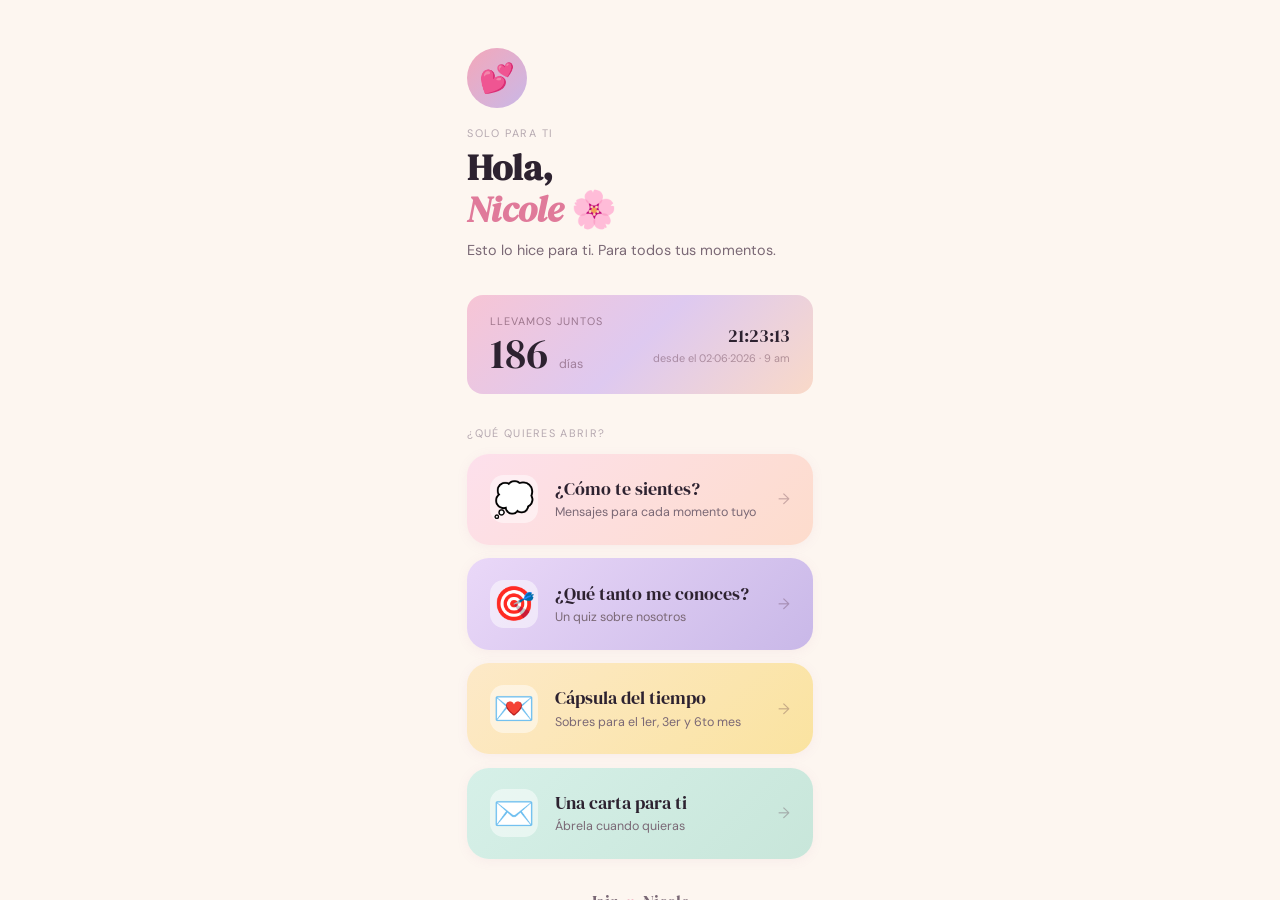
==== index.html @ e4ba8ad5 "Add files via upload" ====
<!DOCTYPE html>
<html lang="es">
<head>
<meta charset="UTF-8">
<meta name="viewport" content="width=device-width, initial-scale=1.0, maximum-scale=1.0">
<title>Para ti, Nicole 🌸</title>
<link href="https://fonts.googleapis.com/css2?family=DM+Serif+Display:ital@0;1&family=DM+Sans:wght@300;400;500&display=swap" rel="stylesheet">
<style>
:root{
  --bg:#FDF6F0;--surface:#fff;
  --pink:#F4A7B9;--pink-d:#E07A9A;
  --lila:#C9B8E8;--lila-d:#9B7FD4;
  --peach:#FDDCCC;--yellow:#FAE3A0;--mint:#C8E6DA;--blue:#B8D8F0;
  --text:#2D2230;--text2:#7A6875;--text3:#B5A8B0;
  --radius:22px;--shadow:0 4px 24px rgba(180,120,160,.13);
}
*,*::before,*::after{margin:0;padding:0;box-sizing:border-box;-webkit-tap-highlight-color:transparent;}
html,body{height:100%;background:var(--bg);font-family:'DM Sans',sans-serif;color:var(--text);overscroll-behavior:none;}

.shell{max-width:390px;height:100dvh;margin:0 auto;display:flex;flex-direction:column;overflow:hidden;animation:appFadeIn .75s ease both;}

/* SCROLL AREA */
.inner{flex:1;overflow-y:auto;padding:3rem 1.4rem 2rem;}
.inner::-webkit-scrollbar{display:none;}

/* HEADER */
.avatar{width:60px;height:60px;border-radius:50%;background:linear-gradient(135deg,var(--pink),var(--lila));display:flex;align-items:center;justify-content:center;font-size:1.8rem;margin-bottom:1.1rem;}
.kicker{font-size:.68rem;letter-spacing:.14em;text-transform:uppercase;color:var(--text3);margin-bottom:.4rem;}
.title{font-family:'DM Serif Display',serif;font-size:2.3rem;line-height:1.15;color:var(--text);margin-bottom:.55rem;}
.title em{font-style:italic;color:var(--pink-d);}
.subtitle{font-size:.9rem;color:var(--text2);line-height:1.65;margin-bottom:2rem;}

/* COUNTER PILL */
.counter-pill{background:linear-gradient(135deg,#F7C5D5,#DEC9F0 50%,#F9D9C8);border-radius:16px;padding:1.2rem 1.4rem;margin-bottom:2rem;display:flex;align-items:center;justify-content:space-between;}
.cp-label{font-size:.68rem;letter-spacing:.1em;text-transform:uppercase;color:rgba(80,40,60,.5);margin-bottom:.3rem;}
.cp-nums{display:flex;gap:.7rem;align-items:baseline;}
.cp-big{font-family:'DM Serif Display',serif;font-size:2.6rem;color:var(--text);line-height:1;}
.cp-unit{font-size:.78rem;color:rgba(80,40,60,.45);}
.cp-right{text-align:right;}
.cp-hms{font-family:'DM Serif Display',serif;font-size:1.1rem;color:var(--text);line-height:1.4;}
.cp-since{font-size:.68rem;color:rgba(80,40,60,.4);margin-top:.2rem;}

/* SECTION LABEL */
.sec-label{font-size:.68rem;letter-spacing:.12em;text-transform:uppercase;color:var(--text3);margin-bottom:.85rem;margin-top:.2rem;}

/* CARDS GRID */
.cards{display:flex;flex-direction:column;gap:.85rem;}
.card{border-radius:var(--radius);padding:1.35rem 1.4rem;display:flex;align-items:center;gap:1.1rem;cursor:pointer;text-decoration:none;transition:transform .15s,box-shadow .15s;box-shadow:0 2px 12px rgba(180,120,160,.08);}
.card:active{transform:scale(.97);}
.card-icon{font-size:2.1rem;flex-shrink:0;width:48px;height:48px;border-radius:14px;background:rgba(255,255,255,.5);display:flex;align-items:center;justify-content:center;}
.card-body{flex:1;}
.card-title{font-family:'DM Serif Display',serif;font-size:1.1rem;color:var(--text);margin-bottom:.2rem;}
.card-sub{font-size:.78rem;color:var(--text2);line-height:1.4;}
.card-arrow{font-size:.95rem;color:rgba(80,40,60,.3);}

.c-moods{background:linear-gradient(135deg,#FDE0EC,#FDDCCC);}
.c-quiz{background:linear-gradient(135deg,#EAD8F8,#C9B8E8);}
.c-capsula{background:linear-gradient(135deg,#FDE9C8,#FAE3A0);}
.c-carta{background:linear-gradient(135deg,#D6F0E8,#C8E6DA);}

.footer-love{text-align:center;margin-top:2rem;padding-bottom:.4rem;color:var(--text3);}
.footer-names{font-family:'DM Serif Display',serif;font-size:1.05rem;color:var(--text2);}
.footer-heart{color:var(--pink-d);font-size:.95rem;margin:0 .25rem;}
.footer-forever{font-size:.68rem;letter-spacing:.08em;text-transform:uppercase;margin-top:.25rem;}

.avatar,.kicker,.title,.subtitle,.counter-pill,.sec-label,.card,.footer-love{
  animation:softRise .7s cubic-bezier(.2,.8,.2,1) both;
}
.avatar{animation-delay:.08s;}
.kicker{animation-delay:.14s;}
.title{animation-delay:.2s;}
.subtitle{animation-delay:.28s;}
.counter-pill{animation-delay:.38s;}
.sec-label{animation-delay:.48s;}
.card:nth-child(1){animation-delay:.56s;}
.card:nth-child(2){animation-delay:.64s;}
.card:nth-child(3){animation-delay:.72s;}
.card:nth-child(4){animation-delay:.8s;}
.footer-love{animation-delay:.9s;}

@keyframes appFadeIn{
  from{opacity:0;}
  to{opacity:1;}
}
@keyframes softRise{
  from{opacity:0;transform:translateY(14px) scale(.985);}
  to{opacity:1;transform:translateY(0) scale(1);}
}
@media (prefers-reduced-motion:reduce){
  .shell,.avatar,.kicker,.title,.subtitle,.counter-pill,.sec-label,.card,.footer-love{
    animation:none;
  }
}
</style>
</head>
<body>
<div class="shell">
  <div class="inner">

    <!-- HEADER -->
    <div class="avatar">💕</div>
    <p class="kicker">solo para ti</p>
    <h1 class="title">Hola,<br><em>Nicole</em> 🌸</h1>
    <p class="subtitle">Esto lo hice para ti. Para todos tus momentos.</p>

    <!-- COUNTER -->
    <div class="counter-pill">
      <div>
        <div class="cp-label">llevamos juntos</div>
        <div class="cp-nums">
          <span class="cp-big" id="cp-d">0</span>
          <span class="cp-unit">días</span>
        </div>
      </div>
      <div class="cp-right">
        <div class="cp-hms" id="cp-hms">00:00:00</div>
        <div class="cp-since">desde el 02·06·2026 · 9 am</div>
      </div>
    </div>

    <!-- NAVIGATION CARDS -->
    <p class="sec-label">¿Qué quieres abrir?</p>
    <div class="cards">

      <a class="card c-moods" href="moods.html">
        <div class="card-icon">💭</div>
        <div class="card-body">
          <div class="card-title">¿Cómo te sientes?</div>
          <div class="card-sub">Mensajes para cada momento tuyo</div>
        </div>
        <span class="card-arrow">→</span>
      </a>

      <a class="card c-quiz" href="quiz.html">
        <div class="card-icon">🎯</div>
        <div class="card-body">
          <div class="card-title">¿Qué tanto me conoces?</div>
          <div class="card-sub">Un quiz sobre nosotros</div>
        </div>
        <span class="card-arrow">→</span>
      </a>

      <a class="card c-capsula" href="capsula.html">
        <div class="card-icon">💌</div>
        <div class="card-body">
          <div class="card-title">Cápsula del tiempo</div>
          <div class="card-sub">Sobres para el 1er, 3er y 6to mes</div>
        </div>
        <span class="card-arrow">→</span>
      </a>

      <a class="card c-carta" href="carta.html">
        <div class="card-icon">✉️</div>
        <div class="card-body">
          <div class="card-title">Una carta para ti</div>
          <div class="card-sub">Ábrela cuando quieras</div>
        </div>
        <span class="card-arrow">→</span>
      </a>

    </div>

    <footer class="footer-love">
      <div class="footer-names">Jair <span class="footer-heart">&hearts;</span> Nicole</div>
      <div class="footer-forever">Por siempre y para siempre</div>
    </footer>
  </div>
</div>

<script>
const START = new Date('2026-06-02T09:00:00');
function pad(n){return String(n).padStart(2,'0');}
function tick(){
  const diff = Math.max(0, new Date() - START);
  const s = Math.floor(diff/1000)%60;
  const m = Math.floor(diff/60000)%60;
  const h = Math.floor(diff/3600000)%24;
  const d = Math.floor(diff/86400000);
  document.getElementById('cp-d').textContent = d;
  document.getElementById('cp-hms').textContent = `${pad(h)}:${pad(m)}:${pad(s)}`;
}
tick(); setInterval(tick, 1000);
</script>
</body>
</html>
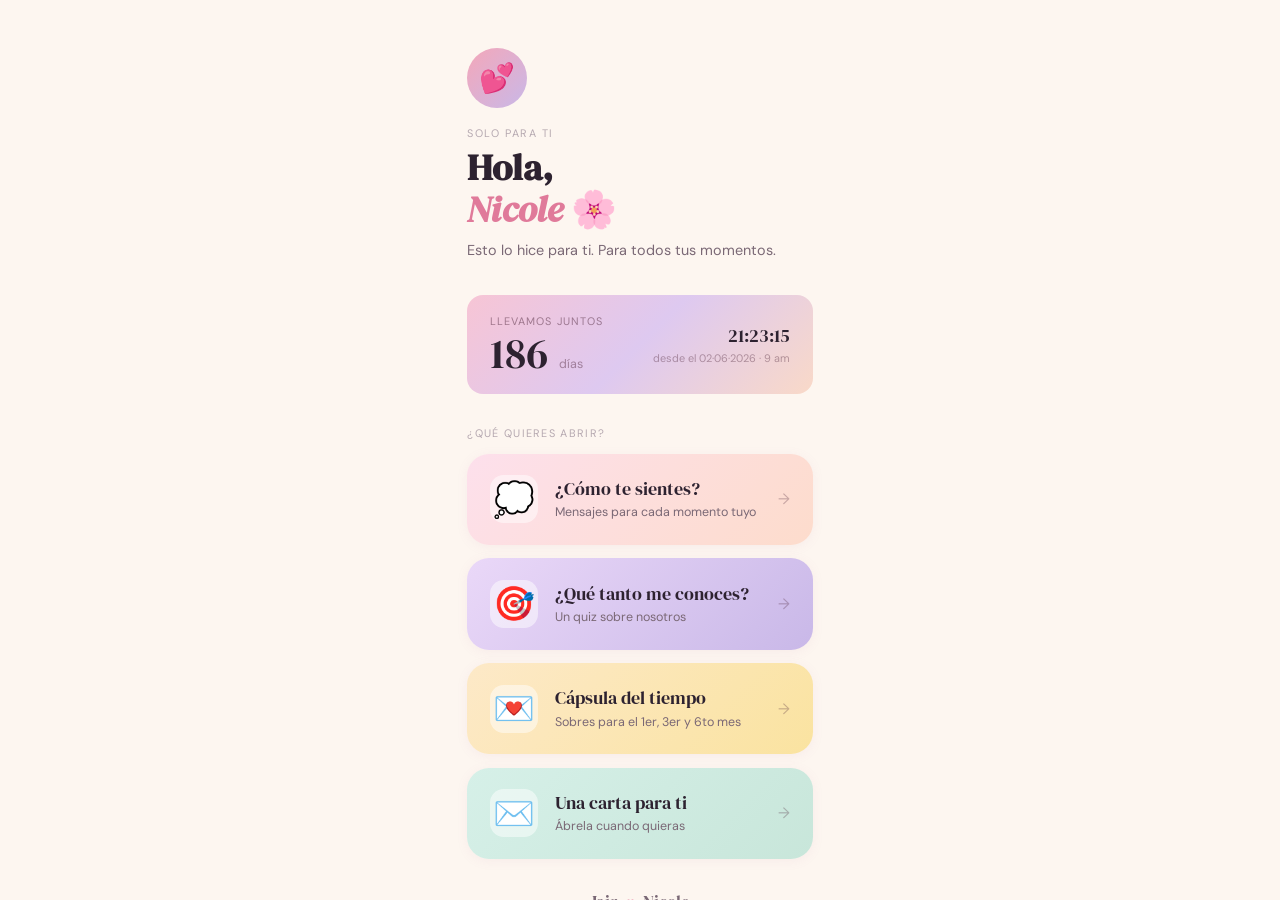
==== commit 241dd4f4: "Add files via upload" ====
--- a/index.html
+++ b/index.html
@@ -5,7 +5,9 @@
 <meta name="viewport" content="width=device-width, initial-scale=1.0, maximum-scale=1.0">
 <title>Para ti, Nicole 🌸</title>
 <link href="https://fonts.googleapis.com/css2?family=DM+Serif+Display:ital@0;1&family=DM+Sans:wght@300;400;500&display=swap" rel="stylesheet">
-<style>
+<link rel="stylesheet" href="page-transitions.css">
+<script src="page-transitions.js"></script>
+<style>
 :root{
   --bg:#FDF6F0;--surface:#fff;
   --pink:#F4A7B9;--pink-d:#E07A9A;
--- a/page-transitions.css
+++ b/page-transitions.css
@@ -0,0 +1,23 @@
+html.page-transitions body{
+  opacity:0;
+  transform:translate3d(0,10px,0);
+  transition:opacity .32s ease,transform .32s cubic-bezier(.2,.8,.2,1);
+}
+html.page-transitions body.page-ready{
+  opacity:1;
+  transform:translate3d(0,0,0);
+}
+html.page-transitions body.page-leaving{
+  opacity:0;
+  pointer-events:none;
+  transform:translate3d(0,-8px,0);
+}
+@media (prefers-reduced-motion:reduce){
+  html.page-transitions body,
+  html.page-transitions body.page-ready,
+  html.page-transitions body.page-leaving{
+    opacity:1;
+    transform:none;
+    transition:none;
+  }
+}
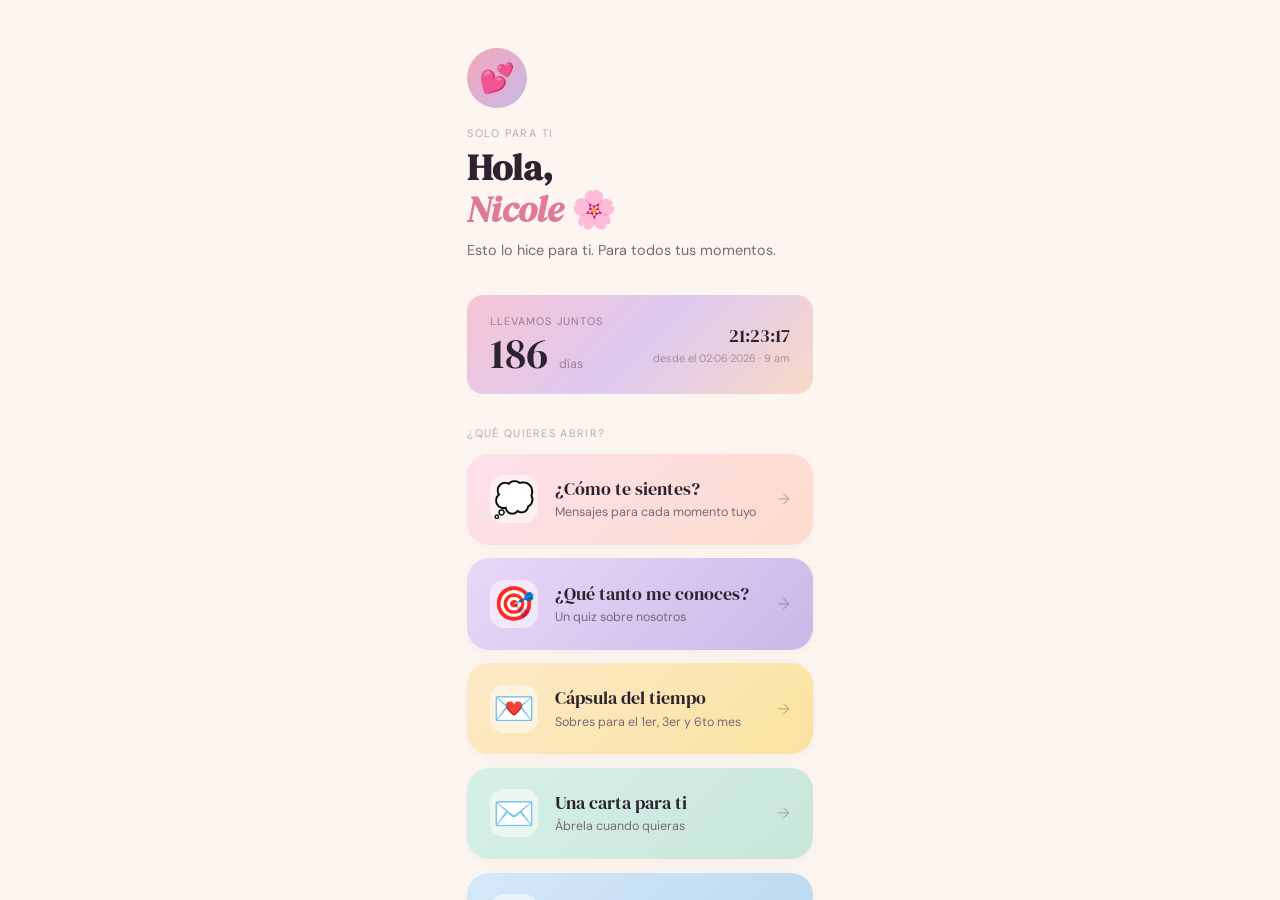
==== commit 5e57dd45: "Add files via upload" ====
--- a/index.html
+++ b/index.html
@@ -5,9 +5,9 @@
 <meta name="viewport" content="width=device-width, initial-scale=1.0, maximum-scale=1.0">
 <title>Para ti, Nicole 🌸</title>
 <link href="https://fonts.googleapis.com/css2?family=DM+Serif+Display:ital@0;1&family=DM+Sans:wght@300;400;500&display=swap" rel="stylesheet">
-<link rel="stylesheet" href="page-transitions.css">
-<script src="page-transitions.js"></script>
-<style>
+<link rel="stylesheet" href="page-transitions.css">
+<script src="page-transitions.js"></script>
+<style>
 :root{
   --bg:#FDF6F0;--surface:#fff;
   --pink:#F4A7B9;--pink-d:#E07A9A;
@@ -17,22 +17,19 @@
   --radius:22px;--shadow:0 4px 24px rgba(180,120,160,.13);
 }
 *,*::before,*::after{margin:0;padding:0;box-sizing:border-box;-webkit-tap-highlight-color:transparent;}
-html,body{height:100%;background:var(--bg);font-family:'DM Sans',sans-serif;color:var(--text);overscroll-behavior:none;}
-
-.shell{max-width:390px;height:100dvh;margin:0 auto;display:flex;flex-direction:column;overflow:hidden;animation:appFadeIn .75s ease both;}
-
-/* SCROLL AREA */
-.inner{flex:1;overflow-y:auto;padding:3rem 1.4rem 2rem;}
-.inner::-webkit-scrollbar{display:none;}
+html,body{height:100%;background:var(--bg);font-family:'DM Sans',sans-serif;color:var(--text);overscroll-behavior:none;}
 
-/* HEADER */
+.shell{max-width:390px;height:100dvh;margin:0 auto;display:flex;flex-direction:column;overflow:hidden;animation:appFadeIn .75s ease both;}
+
+.inner{flex:1;overflow-y:auto;padding:3rem 1.4rem 2rem;}
+.inner::-webkit-scrollbar{display:none;}
+
 .avatar{width:60px;height:60px;border-radius:50%;background:linear-gradient(135deg,var(--pink),var(--lila));display:flex;align-items:center;justify-content:center;font-size:1.8rem;margin-bottom:1.1rem;}
 .kicker{font-size:.68rem;letter-spacing:.14em;text-transform:uppercase;color:var(--text3);margin-bottom:.4rem;}
 .title{font-family:'DM Serif Display',serif;font-size:2.3rem;line-height:1.15;color:var(--text);margin-bottom:.55rem;}
 .title em{font-style:italic;color:var(--pink-d);}
 .subtitle{font-size:.9rem;color:var(--text2);line-height:1.65;margin-bottom:2rem;}
 
-/* COUNTER PILL */
 .counter-pill{background:linear-gradient(135deg,#F7C5D5,#DEC9F0 50%,#F9D9C8);border-radius:16px;padding:1.2rem 1.4rem;margin-bottom:2rem;display:flex;align-items:center;justify-content:space-between;}
 .cp-label{font-size:.68rem;letter-spacing:.1em;text-transform:uppercase;color:rgba(80,40,60,.5);margin-bottom:.3rem;}
 .cp-nums{display:flex;gap:.7rem;align-items:baseline;}
@@ -42,10 +39,8 @@
 .cp-hms{font-family:'DM Serif Display',serif;font-size:1.1rem;color:var(--text);line-height:1.4;}
 .cp-since{font-size:.68rem;color:rgba(80,40,60,.4);margin-top:.2rem;}
 
-/* SECTION LABEL */
 .sec-label{font-size:.68rem;letter-spacing:.12em;text-transform:uppercase;color:var(--text3);margin-bottom:.85rem;margin-top:.2rem;}
 
-/* CARDS GRID */
 .cards{display:flex;flex-direction:column;gap:.85rem;}
 .card{border-radius:var(--radius);padding:1.35rem 1.4rem;display:flex;align-items:center;gap:1.1rem;cursor:pointer;text-decoration:none;transition:transform .15s,box-shadow .15s;box-shadow:0 2px 12px rgba(180,120,160,.08);}
 .card:active{transform:scale(.97);}
@@ -55,57 +50,52 @@
 .card-sub{font-size:.78rem;color:var(--text2);line-height:1.4;}
 .card-arrow{font-size:.95rem;color:rgba(80,40,60,.3);}
 
-.c-moods{background:linear-gradient(135deg,#FDE0EC,#FDDCCC);}
-.c-quiz{background:linear-gradient(135deg,#EAD8F8,#C9B8E8);}
+.c-moods  {background:linear-gradient(135deg,#FDE0EC,#FDDCCC);}
+.c-quiz   {background:linear-gradient(135deg,#EAD8F8,#C9B8E8);}
 .c-capsula{background:linear-gradient(135deg,#FDE9C8,#FAE3A0);}
-.c-carta{background:linear-gradient(135deg,#D6F0E8,#C8E6DA);}
+.c-carta  {background:linear-gradient(135deg,#D6F0E8,#C8E6DA);}
+.c-sopa   {background:linear-gradient(135deg,#D6E8F8,#B8D8F0);}
 
-.footer-love{text-align:center;margin-top:2rem;padding-bottom:.4rem;color:var(--text3);}
-.footer-names{font-family:'DM Serif Display',serif;font-size:1.05rem;color:var(--text2);}
-.footer-heart{color:var(--pink-d);font-size:.95rem;margin:0 .25rem;}
-.footer-forever{font-size:.68rem;letter-spacing:.08em;text-transform:uppercase;margin-top:.25rem;}
-
-.avatar,.kicker,.title,.subtitle,.counter-pill,.sec-label,.card,.footer-love{
-  animation:softRise .7s cubic-bezier(.2,.8,.2,1) both;
-}
-.avatar{animation-delay:.08s;}
-.kicker{animation-delay:.14s;}
-.title{animation-delay:.2s;}
-.subtitle{animation-delay:.28s;}
-.counter-pill{animation-delay:.38s;}
-.sec-label{animation-delay:.48s;}
-.card:nth-child(1){animation-delay:.56s;}
-.card:nth-child(2){animation-delay:.64s;}
-.card:nth-child(3){animation-delay:.72s;}
-.card:nth-child(4){animation-delay:.8s;}
-.footer-love{animation-delay:.9s;}
-
-@keyframes appFadeIn{
-  from{opacity:0;}
-  to{opacity:1;}
-}
-@keyframes softRise{
-  from{opacity:0;transform:translateY(14px) scale(.985);}
-  to{opacity:1;transform:translateY(0) scale(1);}
-}
-@media (prefers-reduced-motion:reduce){
-  .shell,.avatar,.kicker,.title,.subtitle,.counter-pill,.sec-label,.card,.footer-love{
-    animation:none;
-  }
-}
-</style>
+.footer-love{text-align:center;margin-top:2rem;padding-bottom:.4rem;color:var(--text3);}
+.footer-names{font-family:'DM Serif Display',serif;font-size:1.05rem;color:var(--text2);}
+.footer-heart{color:var(--pink-d);font-size:.95rem;margin:0 .25rem;}
+.footer-forever{font-size:.68rem;letter-spacing:.08em;text-transform:uppercase;margin-top:.25rem;}
+
+.avatar,.kicker,.title,.subtitle,.counter-pill,.sec-label,.card,.footer-love{
+  animation:softRise .7s cubic-bezier(.2,.8,.2,1) both;
+}
+.avatar{animation-delay:.08s;}
+.kicker{animation-delay:.14s;}
+.title{animation-delay:.2s;}
+.subtitle{animation-delay:.28s;}
+.counter-pill{animation-delay:.38s;}
+.sec-label{animation-delay:.48s;}
+.card:nth-child(1){animation-delay:.56s;}
+.card:nth-child(2){animation-delay:.64s;}
+.card:nth-child(3){animation-delay:.72s;}
+.card:nth-child(4){animation-delay:.80s;}
+.card:nth-child(5){animation-delay:.88s;}
+.footer-love{animation-delay:.96s;}
+
+@keyframes appFadeIn{from{opacity:0;}to{opacity:1;}}
+@keyframes softRise{
+  from{opacity:0;transform:translateY(14px) scale(.985);}
+  to{opacity:1;transform:translateY(0) scale(1);}
+}
+@media(prefers-reduced-motion:reduce){
+  .shell,.avatar,.kicker,.title,.subtitle,.counter-pill,.sec-label,.card,.footer-love{animation:none;}
+}
+</style>
 </head>
 <body>
 <div class="shell">
   <div class="inner">
 
-    <!-- HEADER -->
     <div class="avatar">💕</div>
     <p class="kicker">solo para ti</p>
     <h1 class="title">Hola,<br><em>Nicole</em> 🌸</h1>
     <p class="subtitle">Esto lo hice para ti. Para todos tus momentos.</p>
 
-    <!-- COUNTER -->
     <div class="counter-pill">
       <div>
         <div class="cp-label">llevamos juntos</div>
@@ -120,7 +110,6 @@
       </div>
     </div>
 
-    <!-- NAVIGATION CARDS -->
     <p class="sec-label">¿Qué quieres abrir?</p>
     <div class="cards">
 
@@ -160,6 +149,15 @@
         <span class="card-arrow">→</span>
       </a>
 
+      <a class="card c-sopa" href="sopa.html">
+        <div class="card-icon">🔍</div>
+        <div class="card-body">
+          <div class="card-title">Sopa de letras</div>
+          <div class="card-sub">Sopitas de letras :b</div>
+        </div>
+        <span class="card-arrow">→</span>
+      </a>
+
     </div>
 
     <footer class="footer-love">
@@ -184,4 +182,4 @@
 tick(); setInterval(tick, 1000);
 </script>
 </body>
-</html>
+</html>
--- a/page-transitions.css
+++ b/page-transitions.css
@@ -20,4 +20,4 @@
     transform:none;
     transition:none;
   }
-}
+}
